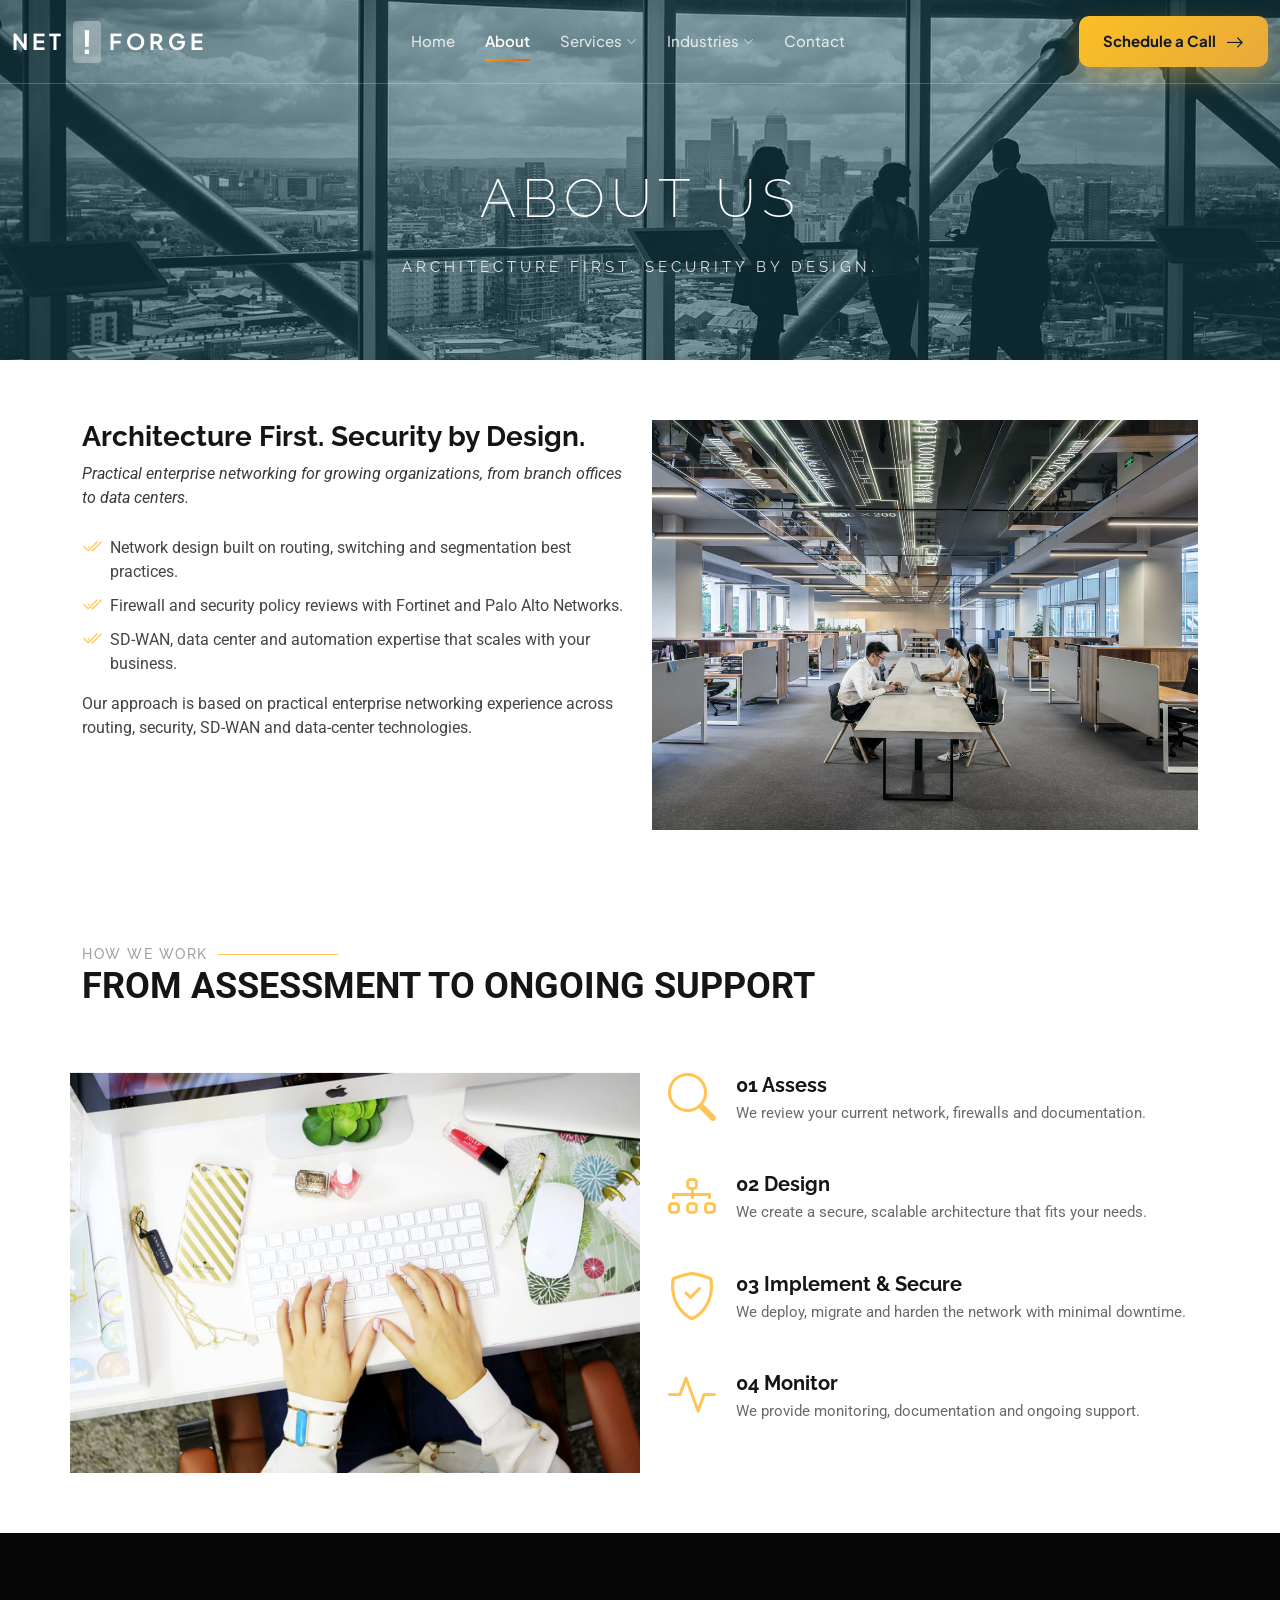
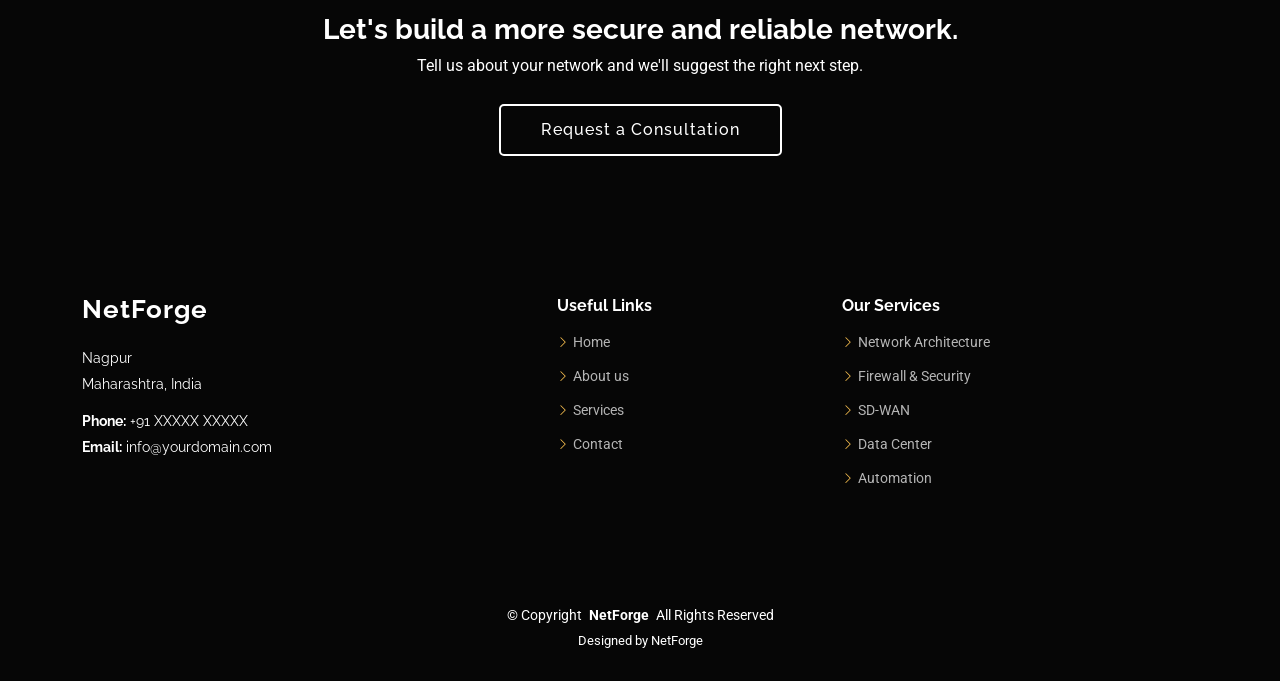
==== about.html @ 49f716c4 "networking website" ====
<!DOCTYPE html>
<html lang="en">

<head>
  <meta charset="utf-8">
  <meta content="width=device-width, initial-scale=1.0" name="viewport">
  <title>About | NetForge</title>
  <meta name="description" content="About NetForge: enterprise network architecture, firewall security, SD-WAN and data center solutions in Nagpur.">
  <meta name="keywords" content="network architecture, firewall, SD-WAN, Cisco, Fortinet, Palo Alto, Nagpur">

  <link href="assets/img/favicon.png" rel="icon">
  <link href="assets/img/apple-touch-icon.png" rel="apple-touch-icon">

  <link href="https://fonts.googleapis.com" rel="preconnect">
  <link href="https://fonts.gstatic.com" rel="preconnect" crossorigin>
  <link href="https://fonts.googleapis.com/css2?family=Roboto:wght@300;400;500;700&family=Poppins:wght@300;400;500;600;700&family=Raleway:wght@200;300;400;500;600;700&display=swap" rel="stylesheet">

  <link href="assets/vendor/bootstrap/css/bootstrap.min.css" rel="stylesheet">
  <link href="assets/vendor/bootstrap-icons/bootstrap-icons.css" rel="stylesheet">
  <link href="assets/vendor/aos/aos.css" rel="stylesheet">
  <link href="assets/vendor/swiper/swiper-bundle.min.css" rel="stylesheet">
  <link href="assets/vendor/glightbox/css/glightbox.min.css" rel="stylesheet">
  <link href="assets/css/main.css" rel="stylesheet">
  <link href="https://fonts.googleapis.com/css2?family=Plus+Jakarta+Sans:wght@400;500;600;700&display=swap" rel="stylesheet">
  <link href="assets/css/nav.css" rel="stylesheet">

  <style>
    /* ===== Reign-style header + hero (overrides main.css) ===== */

    #header.header {
      background: transparent !important;
      box-shadow: none !important;
      height: 82px;
      padding: 0;
      border-bottom: 1px solid rgba(255, 255, 255, 0.22);
    }

    #header .logo .sitename {
      font-family: "Raleway", sans-serif;
      font-size: 26px;
      font-weight: 400;
      letter-spacing: 6px;
      color: #fff;
      margin: 0;
      display: flex;
      align-items: center;
    }
    #header .logo .logo-mark {
      display: inline-flex;
      align-items: center;
      justify-content: center;
      background: rgba(255, 255, 255, 0.35);
      color: #fff;
      width: 32px;
      height: 48px;
      margin: 0 10px;
      letter-spacing: 0;
      font-weight: 500;
    }

    @media (min-width: 1200px) {
      .navmenu a,
      .navmenu a:focus {
        font-family: "Raleway", sans-serif;
        font-size: 13px;
        font-weight: 500;
        text-transform: uppercase;
        letter-spacing: 2.5px;
        color: rgba(255, 255, 255, 0.7);
        padding: 18px 20px;
      }
      .navmenu a:hover,
      .navmenu .active,
      .navmenu .active:focus {
        color: #fff;
      }
    }

    #header .btn-getstarted,
    #header .btn-getstarted:focus {
      font-family: "Raleway", sans-serif;
      font-size: 12px;
      text-transform: uppercase;
      letter-spacing: 2px;
      background: transparent;
      color: #fff;
      border: 1px solid rgba(255, 255, 255, 0.55);
      border-radius: 0;
      padding: 10px 22px;
    }
    #header .btn-getstarted:hover {
      background: rgba(255, 255, 255, 0.15);
      color: #fff;
    }

    .hero {
      min-height: 600px;
      height: 600px;
      padding: 82px 0 0;
      display: flex;
      align-items: center;
      justify-content: center;
      position: relative;
    }
    .hero img {
      position: absolute;
      inset: 0;
      width: 100%;
      height: 100%;
      object-fit: cover;
      z-index: 1;
    }
    .hero::before {
      content: "";
      position: absolute;
      inset: 0;
      z-index: 2;
      background: linear-gradient(rgba(10, 70, 85, 0.45), rgba(10, 70, 85, 0.45)) !important;
    }
    .hero .container {
      position: relative;
      z-index: 3;
    }
    .hero h2 {
      font-family: "Raleway", sans-serif;
      font-size: clamp(1.8rem, 4.2vw, 3.4rem);
      font-weight: 200;
      text-transform: uppercase;
      letter-spacing: 6px;
      line-height: 1.3;
      color: #fff;
      margin: 0 0 22px;
    }
    .hero p {
      font-family: "Raleway", sans-serif;
      font-size: 15px;
      font-weight: 400;
      text-transform: uppercase;
      letter-spacing: 4px;
      color: rgba(255, 255, 255, 0.85);
      margin: 0;
    }

    /* Shorter banner for inner pages */
    .hero.page-hero {
      min-height: 360px;
      height: 360px;
    }

    @media (max-width: 768px) {
      .hero { height: auto; min-height: 480px; padding: 110px 0 60px; }
      .hero.page-hero { min-height: 300px; height: auto; }
      .hero h2 { letter-spacing: 3px; }
      .hero p { letter-spacing: 2px; font-size: 13px; }
    }
  </style>
</head>

<body class="about-page">

  <header id="header" class="header d-flex align-items-center fixed-top">
    <div class="container-fluid container-xl position-relative d-flex align-items-center justify-content-between">

      <a href="index.html" class="logo d-flex align-items-center me-auto me-lg-0">
        <h1 class="sitename">NET<span class="logo-mark">!</span>FORGE</h1>
      </a>

      <nav id="navmenu" class="navmenu">
        <ul>
          <li><a href="index.html">Home</a></li>
          <li><a href="about.html" class="active">About</a></li>
          <li class="dropdown"><a href="index.html#services"><span>Services</span> <i class="bi bi-chevron-down toggle-dropdown"></i></a>
            <ul>
              <li><a href="service-details.html">Network Assessment</a></li>
              <li><a href="service-details.html">Network Architecture</a></li>
              <li><a href="service-details.html">Firewall Assessment</a></li>
              <li><a href="service-details.html">SD-WAN</a></li>
              <li><a href="service-details.html">Cisco ACI</a></li>
              <li><a href="service-details.html">Existing Network Migration</a></li>
              <li><a href="service-details.html">Network Documentation</a></li>
              <li><a href="service-details.html">Troubleshooting</a></li>
              <li><a href="service-details.html">Monitoring</a></li>
              <li><a href="service-details.html">Manage Network (Monthly Support)</a></li>
              <li><a href="service-details.html">Automation</a></li>
            </ul>
          </li>
          <li class="dropdown"><a href="#"><span>Industries</span> <i class="bi bi-chevron-down toggle-dropdown"></i></a>
            <ul>
              <li><a href="#">Banking &amp; Finance</a></li>
              <li><a href="#">Healthcare</a></li>
              <li><a href="#">Education</a></li>
              <li><a href="#">Manufacturing</a></li>
              <li><a href="#">IT &amp; Telecom</a></li>
            </ul>
          </li>
          <li><a href="index.html#contact">Contact</a></li>
        </ul>
        <i class="mobile-nav-toggle d-xl-none bi bi-list"></i>
      </nav>

      <a class="btn-getstarted" href="index.html#contact">Schedule a Call <i class="bi bi-arrow-right"></i></a>

    </div>
  </header>

  <main class="main">

    <!-- Page Banner -->
    <section id="hero" class="hero page-hero section dark-background">

      <img src="assets/img/hero-bg.jpg" alt="" data-aos="fade-in">

      <div class="container">
        <div class="row justify-content-center text-center" data-aos="fade-up" data-aos-delay="100">
          <div class="col-xl-10 col-lg-11">
            <h2>About Us</h2>
            <p>Architecture First. Security by Design.</p>
          </div>
        </div>
      </div>

    </section>

    <!-- About Section -->
    <section id="about" class="about section">

      <div class="container" data-aos="fade-up" data-aos-delay="100">

        <div class="row gy-4">
          <div class="col-lg-6 order-1 order-lg-2">
            <img src="assets/img/about.jpg" class="img-fluid" alt="">
          </div>
          <div class="col-lg-6 order-2 order-lg-1 content">
            <h3>Architecture First. Security by Design.</h3>
            <p class="fst-italic">
              Practical enterprise networking for growing organizations, from branch offices to data centers.
            </p>
            <ul>
              <li><i class="bi bi-check2-all"></i> <span>Network design built on routing, switching and segmentation best practices.</span></li>
              <li><i class="bi bi-check2-all"></i> <span>Firewall and security policy reviews with Fortinet and Palo Alto Networks.</span></li>
              <li><i class="bi bi-check2-all"></i> <span>SD-WAN, data center and automation expertise that scales with your business.</span></li>
            </ul>
            <p>
              Our approach is based on practical enterprise networking experience across routing, security, SD-WAN and data-center technologies.
            </p>
          </div>
        </div>

      </div>

    </section>

    <!-- Features Section (How we work) -->
    <section id="features" class="features section">

      <div class="container section-title" data-aos="fade-up">
        <h2>How We Work</h2>
        <p>From assessment to ongoing support</p>
      </div>

      <div class="container">

        <div class="row gy-4">
          <div class="features-image col-lg-6" data-aos="fade-up" data-aos-delay="100"><img src="assets/img/features-bg.jpg" alt=""></div>
          <div class="col-lg-6">

            <div class="features-item d-flex ps-0 ps-lg-3 pt-4 pt-lg-0" data-aos="fade-up" data-aos-delay="200">
              <i class="bi bi-search flex-shrink-0"></i>
              <div>
                <h4>01 Assess</h4>
                <p>We review your current network, firewalls and documentation.</p>
              </div>
            </div>

            <div class="features-item d-flex mt-5 ps-0 ps-lg-3" data-aos="fade-up" data-aos-delay="300">
              <i class="bi bi-diagram-3 flex-shrink-0"></i>
              <div>
                <h4>02 Design</h4>
                <p>We create a secure, scalable architecture that fits your needs.</p>
              </div>
            </div>

            <div class="features-item d-flex mt-5 ps-0 ps-lg-3" data-aos="fade-up" data-aos-delay="400">
              <i class="bi bi-shield-check flex-shrink-0"></i>
              <div>
                <h4>03 Implement & Secure</h4>
                <p>We deploy, migrate and harden the network with minimal downtime.</p>
              </div>
            </div>

            <div class="features-item d-flex mt-5 ps-0 ps-lg-3" data-aos="fade-up" data-aos-delay="500">
              <i class="bi bi-activity flex-shrink-0"></i>
              <div>
                <h4>04 Monitor</h4>
                <p>We provide monitoring, documentation and ongoing support.</p>
              </div>
            </div>

          </div>
        </div>

      </div>

    </section>

    <!-- Call To Action Section -->
    <section id="call-to-action" class="call-to-action section dark-background">

      <img src="assets/img/cta-bg.jpg" alt="">

      <div class="container">
        <div class="row justify-content-center" data-aos="zoom-in" data-aos-delay="100">
          <div class="col-xl-10">
            <div class="text-center">
              <h3>Let's build a more secure and reliable network.</h3>
              <p>Tell us about your network and we'll suggest the right next step.</p>
              <a class="cta-btn" href="index.html#contact">Request a Consultation</a>
            </div>
          </div>
        </div>
      </div>

    </section>

  </main>

  <footer id="footer" class="footer dark-background">

    <div class="footer-top">
      <div class="container">
        <div class="row gy-4">
          <div class="col-lg-5 col-md-6 footer-about">
            <a href="index.html" class="logo d-flex align-items-center">
              <span class="sitename">NetForge</span>
            </a>
            <div class="footer-contact pt-3">
              <p>Nagpur</p>
              <p>Maharashtra, India</p>
              <p class="mt-3"><strong>Phone:</strong> <span>+91 XXXXX XXXXX</span></p>
              <p><strong>Email:</strong> <span>info@yourdomain.com</span></p>
            </div>
          </div>

          <div class="col-lg-3 col-md-3 footer-links">
            <h4>Useful Links</h4>
            <ul>
              <li><i class="bi bi-chevron-right"></i> <a href="index.html">Home</a></li>
              <li><i class="bi bi-chevron-right"></i> <a href="about.html">About us</a></li>
              <li><i class="bi bi-chevron-right"></i> <a href="index.html#services">Services</a></li>
              <li><i class="bi bi-chevron-right"></i> <a href="index.html#contact">Contact</a></li>
            </ul>
          </div>

          <div class="col-lg-4 col-md-3 footer-links">
            <h4>Our Services</h4>
            <ul>
              <li><i class="bi bi-chevron-right"></i> <a href="index.html#services">Network Architecture</a></li>
              <li><i class="bi bi-chevron-right"></i> <a href="index.html#services">Firewall & Security</a></li>
              <li><i class="bi bi-chevron-right"></i> <a href="index.html#services">SD-WAN</a></li>
              <li><i class="bi bi-chevron-right"></i> <a href="index.html#services">Data Center</a></li>
              <li><i class="bi bi-chevron-right"></i> <a href="index.html#services">Automation</a></li>
            </ul>
          </div>

        </div>
      </div>
    </div>

    <div class="copyright">
      <div class="container text-center">
        <p>© <span>Copyright</span> <strong class="px-1 sitename">NetForge</strong> <span>All Rights Reserved</span></p>
        <div class="credits">
          Designed by NetForge
        </div>
      </div>
    </div>

  </footer>

  <a href="#" id="scroll-top" class="scroll-top d-flex align-items-center justify-content-center"><i class="bi bi-arrow-up-short"></i></a>

  <div id="preloader"></div>

  <script src="assets/vendor/bootstrap/js/bootstrap.bundle.min.js"></script>
  <script src="assets/vendor/php-email-form/validate.js"></script>
  <script src="assets/vendor/aos/aos.js"></script>
  <script src="assets/vendor/swiper/swiper-bundle.min.js"></script>
  <script src="assets/vendor/glightbox/js/glightbox.min.js"></script>
  <script src="assets/vendor/imagesloaded/imagesloaded.pkgd.min.js"></script>
  <script src="assets/vendor/isotope-layout/isotope.pkgd.min.js"></script>
  <script src="assets/vendor/purecounter/purecounter_vanilla.js"></script>
  <script src="assets/js/main.js"></script>

</body>

</html>
---- assets/css/main.css ----
/**
* Template Name: Gp
* Template URL: https://bootstrapmade.com/gp-free-multipurpose-html-bootstrap-template/
* Updated: Aug 15 2024 with Bootstrap v5.3.3
* Author: BootstrapMade.com
* License: https://bootstrapmade.com/license/
*/

/*--------------------------------------------------------------
# Font & Color Variables
# Help: https://bootstrapmade.com/color-system/
--------------------------------------------------------------*/
/* Fonts */
:root {
  --default-font: "Roboto",  system-ui, -apple-system, "Segoe UI", Roboto, "Helvetica Neue", Arial, "Noto Sans", "Liberation Sans", sans-serif, "Apple Color Emoji", "Segoe UI Emoji", "Segoe UI Symbol", "Noto Color Emoji";
  --heading-font: "Raleway",  sans-serif;
  --nav-font: "Poppins",  sans-serif;
}

/* Global Colors - The following color variables are used throughout the website. Updating them here will change the color scheme of the entire website */
:root { 
  --background-color: #ffffff; /* Background color for the entire website, including individual sections */
  --default-color: #444444; /* Default color used for the majority of the text content across the entire website */
  --heading-color: #151515; /* Color for headings, subheadings and title throughout the website */
  --accent-color: #ffc451; /* Accent color that represents your brand on the website. It's used for buttons, links, and other elements that need to stand out */
  --surface-color: #ffffff; /* The surface color is used as a background of boxed elements within sections, such as cards, icon boxes, or other elements that require a visual separation from the global background. */
  --contrast-color: #312f2f; /* Contrast color for text, ensuring readability against backgrounds of accent, heading, or default colors. */
}

/* Nav Menu Colors - The following color variables are used specifically for the navigation menu. They are separate from the global colors to allow for more customization options */
:root {
  --nav-color: rgba(255, 255, 255, 0.905);  /* The default color of the main navmenu links */
  --nav-hover-color: #ffc451; /* Applied to main navmenu links when they are hovered over or active */
  --nav-mobile-background-color: #ffffff; /* Used as the background color for mobile navigation menu */
  --nav-dropdown-background-color: #ffffff; /* Used as the background color for dropdown items that appear when hovering over primary navigation items */
  --nav-dropdown-color: #212529; /* Used for navigation links of the dropdown items in the navigation menu. */
  --nav-dropdown-hover-color: #ffc451; /* Similar to --nav-hover-color, this color is applied to dropdown navigation links when they are hovered over. */
}

/* Color Presets - These classes override global colors when applied to any section or element, providing reuse of the sam color scheme. */

.light-background {
  --background-color: #f9f9f9;
  --surface-color: #ffffff;
}

.dark-background {
  --background-color: #060606;
  --default-color: #ffffff;
  --heading-color: #ffffff;
  --surface-color: #252525;
  --contrast-color: #2a2727;
}

/* Smooth scroll */
:root {
  scroll-behavior: smooth;
}

/*--------------------------------------------------------------
# General Styling & Shared Classes
--------------------------------------------------------------*/
body {
  color: var(--default-color);
  background-color: var(--background-color);
  font-family: var(--default-font);
}

a {
  color: var(--accent-color);
  text-decoration: none;
  transition: 0.3s;
}

a:hover {
  color: color-mix(in srgb, var(--accent-color), transparent 25%);
  text-decoration: none;
}

h1,
h2,
h3,
h4,
h5,
h6 {
  color: var(--heading-color);
  font-family: var(--heading-font);
}

/* PHP Email Form Messages
------------------------------*/
.php-email-form .error-message {
  display: none;
  background: #df1529;
  color: #ffffff;
  text-align: left;
  padding: 15px;
  margin-bottom: 24px;
  font-weight: 600;
}

.php-email-form .sent-message {
  display: none;
  color: #ffffff;
  background: #059652;
  text-align: center;
  padding: 15px;
  margin-bottom: 24px;
  font-weight: 600;
}

.php-email-form .loading {
  display: none;
  background: var(--surface-color);
  text-align: center;
  padding: 15px;
  margin-bottom: 24px;
}

.php-email-form .loading:before {
  content: "";
  display: inline-block;
  border-radius: 50%;
  width: 24px;
  height: 24px;
  margin: 0 10px -6px 0;
  border: 3px solid var(--accent-color);
  border-top-color: var(--surface-color);
  animation: php-email-form-loading 1s linear infinite;
}

@keyframes php-email-form-loading {
  0% {
    transform: rotate(0deg);
  }

  100% {
    transform: rotate(360deg);
  }
}

/*--------------------------------------------------------------
# Global Header
--------------------------------------------------------------*/
.header {
  --background-color: rgba(0, 0, 0, 0.8);
  --heading-color: #ffffff;
  --contrast-color: #ffffff;
  color: var(--default-color);
  background-color: var(--background-color);
  padding: 10px 0;
  transition: all 0.5s;
  z-index: 997;
}

.header .logo {
  line-height: 1;
}

.header .logo img {
  max-height: 36px;
  margin-right: 8px;
}

.header .logo h1 {
  font-size: 32px;
  margin: 0;
  font-weight: 700;
  color: var(--heading-color);
}

.header .logo span {
  color: var(--accent-color);
  font-size: 32px;
}

.header .btn-getstarted,
.header .btn-getstarted:focus {
  color: var(--contrast-color);
  font-size: 14px;
  padding: 8px 30px;
  margin: 0 0 0 30px;
  border-radius: 4px;
  transition: 0.3s;
  border: 2px solid var(--accent-color);
}

.header .btn-getstarted:hover,
.header .btn-getstarted:focus:hover {
  color: var(--default-color);
  background: var(--accent-color);
}

@media (max-width: 1200px) {
  .header .logo {
    order: 1;
  }

  .header .btn-getstarted {
    order: 2;
    margin: 0 15px 0 0;
    padding: 6px 15px;
  }

  .header .navmenu {
    order: 3;
  }
}

.scrolled .header {
  box-shadow: 0px 0 18px rgba(0, 0, 0, 0.1);
}

/* Index Page Header
------------------------------*/
.index-page .header {
  --background-color: rgba(0, 0, 0, 0);
}

/* Index Page Header on Scroll
------------------------------*/
.index-page.scrolled .header {
  --background-color: rgba(0, 0, 0, 0.8);
}

/*--------------------------------------------------------------
# Navigation Menu
--------------------------------------------------------------*/
/* Navmenu - Desktop */
@media (min-width: 1200px) {
  .navmenu {
    padding: 0;
  }

  .navmenu ul {
    margin: 0;
    padding: 0;
    display: flex;
    list-style: none;
    align-items: center;
  }

  .navmenu li {
    position: relative;
  }

  .navmenu a,
  .navmenu a:focus {
    color: var(--nav-color);
    padding: 18px 15px;
    font-size: 16px;
    font-family: var(--nav-font);
    font-weight: 400;
    display: flex;
    align-items: center;
    justify-content: space-between;
    white-space: nowrap;
    transition: 0.3s;
  }

  .navmenu a i,
  .navmenu a:focus i {
    font-size: 12px;
    line-height: 0;
    margin-left: 5px;
    transition: 0.3s;
  }

  .navmenu li:last-child a {
    padding-right: 0;
  }

  .navmenu li:hover>a,
  .navmenu .active,
  .navmenu .active:focus {
    color: var(--nav-hover-color);
  }

  .navmenu .dropdown ul {
    margin: 0;
    padding: 10px 0;
    background: var(--nav-dropdown-background-color);
    display: block;
    position: absolute;
    visibility: hidden;
    left: 14px;
    top: 130%;
    opacity: 0;
    transition: 0.3s;
    border-radius: 0;
    z-index: 99;
    box-shadow: 0px 0px 30px rgba(0, 0, 0, 0.1);
  }

  .navmenu .dropdown ul li {
    min-width: 200px;
  }

  .navmenu .dropdown ul a {
    padding: 10px 20px;
    font-size: 15px;
    text-transform: none;
    color: var(--nav-dropdown-color);
  }

  .navmenu .dropdown ul a i {
    font-size: 12px;
  }

  .navmenu .dropdown ul a:hover,
  .navmenu .dropdown ul .active:hover,
  .navmenu .dropdown ul li:hover>a {
    background-color: var(--nav-dropdown-hover-color);
  }

  .navmenu .dropdown:hover>ul {
    opacity: 1;
    top: 100%;
    visibility: visible;
  }

  .navmenu .dropdown .dropdown ul {
    top: 0;
    left: -90%;
    visibility: hidden;
  }

  .navmenu .dropdown .dropdown:hover>ul {
    opacity: 1;
    top: 0;
    left: -100%;
    visibility: visible;
  }
}

/* Navmenu - Mobile */
@media (max-width: 1199px) {
  .mobile-nav-toggle {
    color: var(--nav-color);
    font-size: 28px;
    line-height: 0;
    margin-right: 10px;
    cursor: pointer;
    transition: color 0.3s;
  }

  .navmenu {
    padding: 0;
    z-index: 9997;
  }

  .navmenu ul {
    display: none;
    list-style: none;
    position: absolute;
    inset: 60px 20px 20px 20px;
    padding: 10px 0;
    margin: 0;
    border-radius: 6px;
    background-color: var(--nav-mobile-background-color);
    overflow-y: auto;
    transition: 0.3s;
    z-index: 9998;
    box-shadow: 0px 0px 30px rgba(0, 0, 0, 0.1);
  }

  .navmenu a,
  .navmenu a:focus {
    color: var(--nav-dropdown-color);
    padding: 10px 20px;
    font-family: var(--nav-font);
    font-size: 17px;
    font-weight: 500;
    display: flex;
    align-items: center;
    justify-content: space-between;
    white-space: nowrap;
    transition: 0.3s;
  }

  .navmenu a i,
  .navmenu a:focus i {
    font-size: 12px;
    line-height: 0;
    margin-left: 5px;
    width: 30px;
    height: 30px;
    display: flex;
    align-items: center;
    justify-content: center;
    border-radius: 50%;
    transition: 0.3s;
    background-color: color-mix(in srgb, var(--accent-color), white 90%);
  }

  .navmenu a i:hover,
  .navmenu a:focus i:hover {
    background-color: color-mix(in srgb, var(--accent-color), white 90%);
  }

  .navmenu a:hover,
  .navmenu .active,
  .navmenu .active:focus {
    background-color: var(--nav-dropdown-hover-color);
  }

  .navmenu .active i,
  .navmenu .active:focus i {
    transform: rotate(180deg);
  }

  .navmenu .dropdown ul {
    position: static;
    display: none;
    z-index: 99;
    padding: 10px 0;
    margin: 10px 20px;
    background-color: var(--nav-dropdown-background-color);
    border: 1px solid color-mix(in srgb, var(--default-color), transparent 90%);
    box-shadow: none;
    transition: all 0.5s ease-in-out;
  }

  .navmenu .dropdown ul ul {
    background-color: rgba(33, 37, 41, 0.1);
  }

  .navmenu .dropdown>.dropdown-active {
    display: block;
    background-color: rgba(33, 37, 41, 0.03);
  }

  .mobile-nav-active {
    overflow: hidden;
  }

  .mobile-nav-active .mobile-nav-toggle {
    color: #fff;
    position: absolute;
    font-size: 32px;
    top: 15px;
    right: 15px;
    margin-right: 0;
    z-index: 9999;
  }

  .mobile-nav-active .navmenu {
    position: fixed;
    overflow: hidden;
    inset: 0;
    background: rgba(33, 37, 41, 0.8);
    transition: 0.3s;
  }

  .mobile-nav-active .navmenu>ul {
    display: block;
  }
}

/*--------------------------------------------------------------
# Global Footer
--------------------------------------------------------------*/
.footer {
  color: var(--default-color);
  background-color: var(--background-color);
  font-size: 14px;
  position: relative;
}

.footer .footer-top {
  padding: 50px 0;
  background-color: color-mix(in srgb, var(--footer-background-color) 90%, white 10%);
}

.footer .footer-about .logo {
  line-height: 1;
  margin-bottom: 10px;
}

.footer .footer-about .logo img {
  max-height: 40px;
  margin-right: 6px;
}

.footer .footer-about .logo span {
  font-size: 26px;
  font-weight: 700;
  letter-spacing: 1px;
  font-family: var(--heading-font);
  color: var(--heading-color);
}

.footer .footer-about p {
  font-size: 14px;
  font-family: var(--heading-font);
}

.footer .social-links a {
  color: color-mix(in srgb, var(--default-color), transparent 30%);
  background-color: color-mix(in srgb, var(--default-color) 5%, white 10%);
  display: flex;
  align-items: center;
  justify-content: center;
  width: 40px;
  height: 40px;
  border-radius: 4px;
  font-size: 16px;
  margin-right: 10px;
  transition: 0.3s;
}

.footer .social-links a:hover {
  color: var(--contrast-color);
  background-color: var(--accent-color);
}

.footer h4 {
  font-size: 16px;
  font-weight: bold;
  position: relative;
  padding-bottom: 12px;
}

.footer .footer-links {
  margin-bottom: 30px;
}

.footer .footer-links ul {
  list-style: none;
  padding: 0;
  margin: 0;
}

.footer .footer-links ul i {
  margin-right: 4px;
  font-size: 12px;
  line-height: 0;
  color: var(--accent-color);
}

.footer .footer-links ul li {
  padding: 10px 0;
  display: flex;
  align-items: center;
}

.footer .footer-links ul li:first-child {
  padding-top: 0;
}

.footer .footer-links ul a {
  color: color-mix(in srgb, var(--default-color), transparent 30%);
  display: inline-block;
  line-height: 1;
}

.footer .footer-links ul a:hover {
  color: var(--accent-color);
}

.footer .footer-contact p {
  margin-bottom: 5px;
}

.footer .footer-newsletter .newsletter-form {
  margin-top: 30px;
  margin-bottom: 15px;
  padding: 6px 8px;
  position: relative;
  border-radius: 4px;
  border: 1px solid color-mix(in srgb, var(--default-color), transparent 80%);
  display: flex;
  background-color: color-mix(in srgb, var(--footer-background-color) 90%, white 15%);
  transition: 0.3s;
}

.footer .footer-newsletter .newsletter-form:focus-within {
  border-color: var(--accent-color);
}

.footer .footer-newsletter .newsletter-form input[type=email] {
  border: 0;
  padding: 4px;
  width: 100%;
  background-color: color-mix(in srgb, var(--footer-background-color) 90%, white 15%);
  color: var(--default-color);
}

.footer .footer-newsletter .newsletter-form input[type=email]:focus-visible {
  outline: none;
}

.footer .footer-newsletter .newsletter-form input[type=submit] {
  border: 0;
  font-size: 16px;
  padding: 0 20px;
  margin: -7px -8px -7px 0;
  background: var(--accent-color);
  color: var(--contrast-color);
  transition: 0.3s;
  border-radius: 0 4px 4px 0;
}

.footer .footer-newsletter .newsletter-form input[type=submit]:hover {
  background: color-mix(in srgb, var(--accent-color), transparent 20%);
}

.footer .copyright {
  padding: 30px 0;
}

.footer .copyright p {
  margin-bottom: 0;
}

.footer .credits {
  margin-top: 5px;
  font-size: 13px;
}

/*--------------------------------------------------------------
# Preloader
--------------------------------------------------------------*/
#preloader {
  position: fixed;
  inset: 0;
  z-index: 999999;
  overflow: hidden;
  background: #000;
  transition: all 0.6s ease-out;
}

#preloader:before {
  content: "";
  position: fixed;
  top: calc(50% - 30px);
  left: calc(50% - 30px);
  border: 6px solid #ffffff;
  border-color: var(--accent-color) transparent var(--accent-color) transparent;
  border-radius: 50%;
  width: 60px;
  height: 60px;
  animation: animate-preloader 1.5s linear infinite;
}

@keyframes animate-preloader {
  0% {
    transform: rotate(0deg);
  }

  100% {
    transform: rotate(360deg);
  }
}

/*--------------------------------------------------------------
# Scroll Top Button
--------------------------------------------------------------*/
.scroll-top {
  position: fixed;
  visibility: hidden;
  opacity: 0;
  right: 15px;
  bottom: 15px;
  z-index: 99999;
  background-color: var(--accent-color);
  width: 40px;
  height: 40px;
  border-radius: 4px;
  transition: all 0.4s;
}

.scroll-top i {
  font-size: 24px;
  color: var(--contrast-color);
  line-height: 0;
}

.scroll-top:hover {
  background-color: color-mix(in srgb, var(--accent-color), transparent 20%);
  color: var(--contrast-color);
}

.scroll-top.active {
  visibility: visible;
  opacity: 1;
}

/*--------------------------------------------------------------
# Disable aos animation delay on mobile devices
--------------------------------------------------------------*/
@media screen and (max-width: 768px) {
  [data-aos-delay] {
    transition-delay: 0 !important;
  }
}

/*--------------------------------------------------------------
# Global Page Titles & Breadcrumbs
--------------------------------------------------------------*/
.page-title {
  color: var(--default-color);
  background-color: var(--background-color);
  position: relative;
}

.page-title .heading {
  padding: 80px 0;
  border-top: 1px solid color-mix(in srgb, var(--default-color), transparent 90%);
}

.page-title .heading h1 {
  font-size: 38px;
  font-weight: 700;
}

.page-title nav {
  background-color: color-mix(in srgb, var(--default-color), transparent 95%);
  padding: 20px 0;
}

.page-title nav ol {
  display: flex;
  flex-wrap: wrap;
  list-style: none;
  margin: 0;
  padding: 0;
  font-size: 16px;
  font-weight: 400;
}

.page-title nav ol li+li {
  padding-left: 10px;
}

.page-title nav ol li+li::before {
  content: "/";
  display: inline-block;
  padding-right: 10px;
  color: color-mix(in srgb, var(--default-color), transparent 70%);
}

/*--------------------------------------------------------------
# Global Sections
--------------------------------------------------------------*/
section,
.section {
  color: var(--default-color);
  background-color: var(--background-color);
  padding: 60px 0;
  scroll-margin-top: 80px;
  overflow: clip;
}

@media (max-width: 1199px) {

  section,
  .section {
    scroll-margin-top: 58px;
  }
}

/*--------------------------------------------------------------
# Global Section Titles
--------------------------------------------------------------*/
.section-title {
  padding-bottom: 60px;
  position: relative;
}

.section-title h2 {
  font-size: 14px;
  font-weight: 500;
  padding: 0;
  line-height: 1px;
  margin: 0;
  letter-spacing: 1.5px;
  text-transform: uppercase;
  color: color-mix(in srgb, var(--default-color), transparent 50%);
  position: relative;
}

.section-title h2::after {
  content: "";
  width: 120px;
  height: 1px;
  display: inline-block;
  background: var(--accent-color);
  margin: 4px 10px;
}

.section-title p {
  color: var(--heading-color);
  margin: 0;
  font-size: 36px;
  font-weight: 700;
  text-transform: uppercase;
}

/*--------------------------------------------------------------
# Hero Section
--------------------------------------------------------------*/
.hero {
  width: 100%;
  min-height: 100vh;
  position: relative;
  padding: 120px 0 80px 0;
  display: flex;
  align-items: center;
  justify-content: center;
}

.hero img {
  position: absolute;
  inset: 0;
  display: block;
  width: 100%;
  height: 100%;
  object-fit: cover;
  z-index: 1;
}

.hero:before {
  content: "";
  background: color-mix(in srgb, var(--background-color), transparent 30%);
  position: absolute;
  inset: 0;
  z-index: 2;
}

.hero .container {
  position: relative;
  z-index: 3;
}

.hero h2 {
  margin: 0;
  font-size: 56px;
  font-weight: 700;
  font-family: var(--nav-font);
}

.hero h2 span {
  color: var(--accent-color);
}

.hero p {
  margin: 10px 0 0 0;
  font-size: 24px;
  color: color-mix(in srgb, var(--default-color), transparent 30%);
}

.hero .icon-box {
  padding: 30px 20px;
  transition: ease-in-out 0.3s;
  border: 1px solid color-mix(in srgb, var(--default-color), transparent 70%);
  height: 100%;
  text-align: center;
  display: flex;
  flex-direction: column;
  align-items: center;
  justify-content: center;
}

.hero .icon-box i {
  font-size: 32px;
  line-height: 1;
  color: var(--accent-color);
}

.hero .icon-box h3 {
  font-weight: 700;
  margin: 10px 0 0 0;
  padding: 0;
  line-height: 1;
  font-size: 20px;
  line-height: 26px;
}

.hero .icon-box h3 a {
  color: color-mix(in srgb, var(--default-color), transparent 20%);
  transition: ease-in-out 0.3s;
}

.hero .icon-box:hover {
  border-color: var(--accent-color);
}

.hero .icon-box:hover h3 a {
  color: var(--accent-color);
}

@media (max-width: 768px) {
  .hero h2 {
    font-size: 32px;
  }

  .hero p {
    font-size: 18px;
  }
}

/*--------------------------------------------------------------
# About Section
--------------------------------------------------------------*/
.about .content h3 {
  font-size: 1.75rem;
  font-weight: 700;
}

.about .content .fst-italic {
  color: color-mix(in srgb, var(--default-color), var(--contrast-color) 50%);
}

.about .content ul {
  list-style: none;
  padding: 0;
}

.about .content ul li {
  padding: 10px 0 0 0;
  display: flex;
}

.about .content ul i {
  color: var(--accent-color);
  margin-right: 0.5rem;
  line-height: 1.2;
  font-size: 1.25rem;
}

.about .content p:last-child {
  margin-bottom: 0;
}

/*--------------------------------------------------------------
# Clients Section
--------------------------------------------------------------*/
.clients .swiper-slide img {
  opacity: 0.5;
  transition: 0.3s;
  filter: grayscale(100);
}

.clients .swiper-slide img:hover {
  filter: none;
  opacity: 1;
}

.clients .swiper-wrapper {
  height: auto;
}

.clients .swiper-pagination {
  margin-top: 20px;
  position: relative;
}

.clients .swiper-pagination .swiper-pagination-bullet {
  width: 12px;
  height: 12px;
  opacity: 1;
  background-color: color-mix(in srgb, var(--default-color), transparent 80%);
}

.clients .swiper-pagination .swiper-pagination-bullet-active {
  background-color: var(--accent-color);
}

/*--------------------------------------------------------------
# Features Section
--------------------------------------------------------------*/
.features .features-image {
  position: relative;
  min-height: 400px;
}

.features .features-image img {
  position: absolute;
  inset: 0;
  display: block;
  width: 100%;
  height: 100%;
  object-fit: cover;
  z-index: 1;
}

.features .features-item h4 {
  font-size: 20px;
  font-weight: 700;
  margin: 0 0 5px 0;
}

.features .features-item i {
  font-size: 48px;
  color: var(--accent-color);
  margin-right: 20px;
  line-height: 0;
}

.features .features-item p {
  font-size: 15px;
  color: color-mix(in srgb, var(--default-color), transparent 20%);
  margin: 0;
}

/*--------------------------------------------------------------
# Services Section
--------------------------------------------------------------*/
.services .service-item {
  background-color: var(--surface-color);
  text-align: center;
  border: 1px solid color-mix(in srgb, var(--default-color), transparent 85%);
  padding: 80px 20px;
  height: 100%;
  transition: all ease-in-out 0.3s;
}

.services .service-item .icon {
  background: var(--accent-color);
  color: var(--contrast-color);
  margin: 0 auto;
  width: 64px;
  height: 64px;
  border-radius: 4px;
  display: flex;
  align-items: center;
  justify-content: center;
  margin-bottom: 20px;
  transition: 0.3s;
}

.services .service-item .icon i {
  font-size: 28px;
  transition: ease-in-out 0.3s;
}

.services .service-item h3 {
  font-weight: 700;
  margin: 10px 0 15px 0;
  font-size: 22px;
  transition: 0.3s;
}

.services .service-item p {
  line-height: 24px;
  font-size: 14px;
  margin-bottom: 0;
}

.services .service-item:hover {
  box-shadow: 0px 0 25px 0 rgba(0, 0, 0, 0.1);
  transform: translateY(-10px);
}

/*--------------------------------------------------------------
# Call To Action Section
--------------------------------------------------------------*/
.call-to-action {
  padding: 80px 0;
  position: relative;
  clip-path: inset(0);
}

.call-to-action img {
  position: fixed;
  top: 0;
  left: 0;
  display: block;
  width: 100%;
  height: 100%;
  object-fit: cover;
  z-index: 1;
}

.call-to-action:before {
  content: "";
  background: color-mix(in srgb, var(--background-color), transparent 50%);
  position: absolute;
  inset: 0;
  z-index: 2;
}

.call-to-action .container {
  position: relative;
  z-index: 3;
}

.call-to-action h3 {
  font-size: 28px;
  font-weight: 700;
  color: var(--default-color);
}

.call-to-action p {
  color: var(--default-color);
}

.call-to-action .cta-btn {
  font-family: var(--heading-font);
  font-weight: 500;
  font-size: 16px;
  letter-spacing: 1px;
  display: inline-block;
  padding: 12px 40px;
  border-radius: 5px;
  transition: 0.5s;
  margin: 10px;
  border: 2px solid var(--default-color);
  color: var(--default-color);
}

.call-to-action .cta-btn:hover {
  background: var(--accent-color);
  color: var(--background-color);
  border: 2px solid var(--accent-color);
}

/*--------------------------------------------------------------
# Portfolio Section
--------------------------------------------------------------*/
.portfolio .portfolio-filters {
  padding: 0;
  margin: 0 auto 20px auto;
  list-style: none;
  text-align: center;
}

.portfolio .portfolio-filters li {
  cursor: pointer;
  display: inline-block;
  padding: 8px 20px 10px 20px;
  margin: 0;
  font-size: 15px;
  font-weight: 500;
  line-height: 1;
  margin-bottom: 5px;
  border-radius: 4px;
  transition: all 0.3s ease-in-out;
  font-family: var(--heading-font);
}

.portfolio .portfolio-filters li:hover,
.portfolio .portfolio-filters li.filter-active {
  color: var(--contrast-color);
  background-color: var(--accent-color);
}

.portfolio .portfolio-filters li:first-child {
  margin-left: 0;
}

.portfolio .portfolio-filters li:last-child {
  margin-right: 0;
}

@media (max-width: 575px) {
  .portfolio .portfolio-filters li {
    font-size: 14px;
    margin: 0 0 10px 0;
  }
}

.portfolio .portfolio-item {
  position: relative;
  overflow: hidden;
}

.portfolio .portfolio-item .portfolio-info {
  opacity: 0;
  position: absolute;
  left: 12px;
  right: 12px;
  bottom: -100%;
  z-index: 3;
  transition: all ease-in-out 0.5s;
  background: color-mix(in srgb, var(--background-color), transparent 10%);
  padding: 15px;
}

.portfolio .portfolio-item .portfolio-info h4 {
  font-size: 18px;
  font-weight: 600;
  padding-right: 50px;
}

.portfolio .portfolio-item .portfolio-info p {
  color: color-mix(in srgb, var(--default-color), transparent 30%);
  font-size: 14px;
  margin-bottom: 0;
  padding-right: 50px;
}

.portfolio .portfolio-item .portfolio-info .preview-link,
.portfolio .portfolio-item .portfolio-info .details-link {
  position: absolute;
  right: 50px;
  font-size: 24px;
  top: calc(50% - 14px);
  color: color-mix(in srgb, var(--default-color), transparent 30%);
  transition: 0.3s;
  line-height: 0;
}

.portfolio .portfolio-item .portfolio-info .preview-link:hover,
.portfolio .portfolio-item .portfolio-info .details-link:hover {
  color: var(--accent-color);
}

.portfolio .portfolio-item .portfolio-info .details-link {
  right: 14px;
  font-size: 28px;
}

.portfolio .portfolio-item:hover .portfolio-info {
  opacity: 1;
  bottom: 0;
}

/*--------------------------------------------------------------
# Stats Section
--------------------------------------------------------------*/
.stats .stats-item {
  padding: 10px;
}

.stats .stats-item i {
  font-size: 44px;
  color: var(--accent-color);
  line-height: 0;
  margin-right: 15px;
}

.stats .stats-item .purecounter {
  color: var(--heading-color);
  font-size: 40px;
  display: block;
  font-weight: 700;
  line-height: 40px;
}

.stats .stats-item p {
  color: color-mix(in srgb, var(--default-color), transparent 40%);
  padding: 15px 0 0 0;
  margin: 0;
  font-family: var(--heading-font);
  font-size: 14px;
}

/*--------------------------------------------------------------
# Testimonials Section
--------------------------------------------------------------*/
.testimonials {
  padding: 80px 0;
  position: relative;
}

.testimonials:before {
  content: "";
  background: color-mix(in srgb, var(--background-color), transparent 30%);
  position: absolute;
  inset: 0;
  z-index: 2;
}

.testimonials .testimonials-bg {
  position: absolute;
  inset: 0;
  display: block;
  width: 100%;
  height: 100%;
  object-fit: cover;
  z-index: 1;
}

.testimonials .container {
  position: relative;
  z-index: 3;
}

.testimonials .testimonials-carousel,
.testimonials .testimonials-slider {
  overflow: hidden;
}

.testimonials .testimonial-item {
  text-align: center;
}

.testimonials .testimonial-item .testimonial-img {
  width: 100px;
  border-radius: 50%;
  border: 6px solid color-mix(in srgb, var(--default-color), transparent 85%);
  margin: 0 auto;
}

.testimonials .testimonial-item h3 {
  font-size: 20px;
  font-weight: bold;
  margin: 10px 0 5px 0;
}

.testimonials .testimonial-item h4 {
  font-size: 14px;
  margin: 0 0 15px 0;
  color: color-mix(in srgb, var(--default-color), transparent 40%);
}

.testimonials .testimonial-item .stars {
  margin-bottom: 15px;
}

.testimonials .testimonial-item .stars i {
  color: #ffc107;
  margin: 0 1px;
}

.testimonials .testimonial-item .quote-icon-left,
.testimonials .testimonial-item .quote-icon-right {
  color: color-mix(in srgb, var(--default-color), transparent 40%);
  font-size: 26px;
  line-height: 0;
}

.testimonials .testimonial-item .quote-icon-left {
  display: inline-block;
  left: -5px;
  position: relative;
}

.testimonials .testimonial-item .quote-icon-right {
  display: inline-block;
  right: -5px;
  position: relative;
  top: 10px;
  transform: scale(-1, -1);
}

.testimonials .testimonial-item p {
  font-style: italic;
  margin: 0 auto 15px auto;
}

.testimonials .swiper-wrapper {
  height: auto;
}

.testimonials .swiper-pagination {
  margin-top: 20px;
  position: relative;
}

.testimonials .swiper-pagination .swiper-pagination-bullet {
  width: 12px;
  height: 12px;
  background-color: color-mix(in srgb, var(--default-color), transparent 50%);
  opacity: 0.5;
}

.testimonials .swiper-pagination .swiper-pagination-bullet-active {
  background-color: var(--default-color);
  opacity: 1;
}

@media (min-width: 992px) {
  .testimonials .testimonial-item p {
    width: 80%;
  }
}

/*--------------------------------------------------------------
# Team Section
--------------------------------------------------------------*/
.team .team-member {
  background-color: var(--surface-color);
  overflow: hidden;
  border-radius: 5px;
  box-shadow: 0px 2px 15px rgba(0, 0, 0, 0.1);
  height: 100%;
}

.team .team-member .member-img {
  position: relative;
  overflow: hidden;
}

.team .team-member .social {
  position: absolute;
  left: 0;
  bottom: 30px;
  right: 0;
  opacity: 0;
  transition: ease-in-out 0.3s;
  text-align: center;
}

.team .team-member .social a {
  background: color-mix(in srgb, var(--contrast-color), transparent 25%);
  color: color-mix(in srgb, var(--default-color), transparent 20%);
  margin: 0 3px;
  border-radius: 4px;
  width: 36px;
  height: 36px;
  transition: ease-in-out 0.3s;
  display: inline-flex;
  justify-content: center;
  align-items: center;
}

.team .team-member .social a:hover {
  color: var(--contrast-color);
  background: var(--accent-color);
}

.team .team-member .social i {
  font-size: 18px;
  line-height: 0;
}

.team .team-member .member-info {
  padding: 25px 15px;
}

.team .team-member .member-info h4 {
  font-weight: 700;
  margin-bottom: 5px;
  font-size: 18px;
}

.team .team-member .member-info span {
  display: block;
  font-size: 13px;
  font-weight: 400;
  color: color-mix(in srgb, var(--default-color), transparent 40%);
}

.team .team-member:hover .social {
  opacity: 1;
  bottom: 15px;
}

/*--------------------------------------------------------------
# Contact Section
--------------------------------------------------------------*/
.contact .info-item+.info-item {
  margin-top: 40px;
}

.contact .info-item i {
  color: var(--contrast-color);
  background: var(--accent-color);
  font-size: 20px;
  width: 44px;
  height: 44px;
  display: flex;
  justify-content: center;
  align-items: center;
  border-radius: 4px;
  transition: all 0.3s ease-in-out;
  margin-right: 15px;
}

.contact .info-item h3 {
  padding: 0;
  font-size: 18px;
  font-weight: 700;
  margin-bottom: 5px;
}

.contact .info-item p {
  padding: 0;
  margin-bottom: 0;
  font-size: 14px;
}

.contact .php-email-form {
  height: 100%;
}

.contact .php-email-form input[type=text],
.contact .php-email-form input[type=email],
.contact .php-email-form textarea {
  font-size: 14px;
  padding: 10px 15px;
  box-shadow: none;
  border-radius: 0;
  color: var(--default-color);
  background-color: color-mix(in srgb, var(--background-color), transparent 50%);
  border-color: color-mix(in srgb, var(--default-color), transparent 80%);
}

.contact .php-email-form input[type=text]:focus,
.contact .php-email-form input[type=email]:focus,
.contact .php-email-form textarea:focus {
  border-color: var(--accent-color);
}

.contact .php-email-form input[type=text]::placeholder,
.contact .php-email-form input[type=email]::placeholder,
.contact .php-email-form textarea::placeholder {
  color: color-mix(in srgb, var(--default-color), transparent 70%);
}

.contact .php-email-form button[type=submit] {
  color: var(--contrast-color);
  background: var(--accent-color);
  border: 0;
  padding: 10px 30px;
  transition: 0.4s;
  border-radius: 4px;
}

.contact .php-email-form button[type=submit]:hover {
  background: color-mix(in srgb, var(--accent-color), transparent 20%);
}

/*--------------------------------------------------------------
# Portfolio Details Section
--------------------------------------------------------------*/
.portfolio-details .portfolio-details-slider img {
  width: 100%;
}

.portfolio-details .portfolio-details-slider .swiper-pagination {
  margin-top: 20px;
  position: relative;
}

.portfolio-details .portfolio-details-slider .swiper-pagination .swiper-pagination-bullet {
  width: 12px;
  height: 12px;
  background-color: color-mix(in srgb, var(--default-color), transparent 85%);
  opacity: 1;
}

.portfolio-details .portfolio-details-slider .swiper-pagination .swiper-pagination-bullet-active {
  background-color: var(--accent-color);
}

.portfolio-details .portfolio-info {
  background-color: var(--surface-color);
  padding: 30px;
  box-shadow: 0px 0 30px rgba(0, 0, 0, 0.1);
}

.portfolio-details .portfolio-info h3 {
  font-size: 22px;
  font-weight: 700;
  margin-bottom: 20px;
  padding-bottom: 20px;
  border-bottom: 1px solid color-mix(in srgb, var(--default-color), transparent 85%);
}

.portfolio-details .portfolio-info ul {
  list-style: none;
  padding: 0;
  font-size: 15px;
}

.portfolio-details .portfolio-info ul li+li {
  margin-top: 10px;
}

.portfolio-details .portfolio-description {
  padding-top: 30px;
}

.portfolio-details .portfolio-description h2 {
  font-size: 26px;
  font-weight: 700;
  margin-bottom: 20px;
}

.portfolio-details .portfolio-description p {
  padding: 0;
  color: color-mix(in srgb, var(--default-color), transparent 30%);
}

/*--------------------------------------------------------------
# Service Details Section
--------------------------------------------------------------*/
.service-details .service-box {
  background-color: var(--surface-color);
  padding: 20px;
  box-shadow: 0px 2px 20px rgba(0, 0, 0, 0.1);
}

.service-details .service-box+.service-box {
  margin-top: 30px;
}

.service-details .service-box h4 {
  font-size: 20px;
  font-weight: 700;
  border-bottom: 2px solid color-mix(in srgb, var(--default-color), transparent 92%);
  padding-bottom: 15px;
  margin-bottom: 15px;
}

.service-details .services-list {
  background-color: var(--surface-color);
}

.service-details .services-list a {
  color: color-mix(in srgb, var(--default-color), transparent 20%);
  background-color: color-mix(in srgb, var(--default-color), transparent 96%);
  display: flex;
  align-items: center;
  padding: 12px 15px;
  margin-top: 15px;
  transition: 0.3s;
}

.service-details .services-list a:first-child {
  margin-top: 0;
}

.service-details .services-list a i {
  font-size: 16px;
  margin-right: 8px;
  color: var(--accent-color);
}

.service-details .services-list a.active {
  color: var(--contrast-color);
  background-color: var(--accent-color);
}

.service-details .services-list a.active i {
  color: var(--contrast-color);
}

.service-details .services-list a:hover {
  background-color: color-mix(in srgb, var(--accent-color), transparent 95%);
  color: var(--accent-color);
}

.service-details .download-catalog a {
  color: var(--default-color);
  display: flex;
  align-items: center;
  padding: 10px 0;
  transition: 0.3s;
  border-top: 1px solid color-mix(in srgb, var(--default-color), transparent 90%);
}

.service-details .download-catalog a:first-child {
  border-top: 0;
  padding-top: 0;
}

.service-details .download-catalog a:last-child {
  padding-bottom: 0;
}

.service-details .download-catalog a i {
  font-size: 24px;
  margin-right: 8px;
  color: var(--accent-color);
}

.service-details .download-catalog a:hover {
  color: var(--accent-color);
}

.service-details .help-box {
  background-color: var(--accent-color);
  color: var(--contrast-color);
  margin-top: 30px;
  padding: 30px 15px;
}

.service-details .help-box .help-icon {
  font-size: 48px;
}

.service-details .help-box h4,
.service-details .help-box a {
  color: var(--contrast-color);
}

.service-details .services-img {
  margin-bottom: 20px;
}

.service-details h3 {
  font-size: 26px;
  font-weight: 700;
}

.service-details p {
  font-size: 15px;
}

.service-details ul {
  list-style: none;
  padding: 0;
  font-size: 15px;
}

.service-details ul li {
  padding: 5px 0;
  display: flex;
  align-items: center;
}

.service-details ul i {
  font-size: 20px;
  margin-right: 8px;
  color: var(--accent-color);
}

/*--------------------------------------------------------------
# Starter Section Section
--------------------------------------------------------------*/
.starter-section {
  /* Add your styles here */
}
---- assets/css/nav.css ----
/* ===== Transparent nav bar with dropdowns + yellow CTA =====
   Save as: assets/css/nav.css
   Selectors are prefixed with "body #header" so they override main.css
   and the inline Reign-style <style> block. */

/* Header bar: transparent over the hero */
body #header.header {
  background: transparent !important;
  height: 84px;
  border-bottom: 1px solid rgba(255, 255, 255, 0.22);
  box-shadow: none !important;
  transition: background 0.3s ease;
}
body #header.header .container-xl {
  max-width: 1320px;
}

/* After scrolling: dark teal bar so links stay readable on light sections */
body.scrolled #header.header {
  background: rgba(10, 45, 58, 0.95) !important;
  backdrop-filter: blur(8px);
  -webkit-backdrop-filter: blur(8px);
  border-bottom-color: transparent;
}

/* Logo */
body #header .logo .sitename {
  font-family: "Plus Jakarta Sans", "Raleway", sans-serif;
  font-size: 22px;
  font-weight: 700;
  letter-spacing: 4px;
  color: #fff;
}
body #header .logo .logo-mark {
  background: rgba(255, 255, 255, 0.3);
  color: #fff;
  width: 28px;
  height: 42px;
  margin: 0 8px;
  font-weight: 700;
  border-radius: 4px;
}

/* Nav links (all sizes) */
body #header .navmenu a,
body #header .navmenu a:focus {
  font-family: "Plus Jakarta Sans", sans-serif;
  font-size: 15px;
  font-weight: 500;
  text-transform: none;
  letter-spacing: 0;
  color: rgba(255, 255, 255, 0.78);
}
body #header .navmenu a:hover,
body #header .navmenu li:hover > a {
  color: #fbbf24;
}
body #header .navmenu a.active,
body #header .navmenu a.active:focus {
  color: #fff;
  font-weight: 600;
}

/* CTA button */
body #header .btn-getstarted,
body #header .btn-getstarted:focus {
  display: inline-flex;
  align-items: center;
  gap: 10px;
  font-family: "Plus Jakarta Sans", sans-serif;
  font-size: 15px;
  font-weight: 700;
  text-transform: none;
  letter-spacing: 0;
  color: #111827;
  background: linear-gradient(135deg, #fbbf24, #e9a93b);
  border: 0;
  border-radius: 10px;
  padding: 14px 24px;
  box-shadow: 0 10px 24px rgba(245, 166, 35, 0.35);
  transition: transform 0.2s ease, box-shadow 0.2s ease;
}
body #header .btn-getstarted:hover {
  color: #111827;
  background: linear-gradient(135deg, #fbbf24, #e9a93b);
  transform: translateY(-2px);
  box-shadow: 0 14px 30px rgba(245, 166, 35, 0.45);
}
body #header .btn-getstarted i {
  font-size: 18px;
  line-height: 1;
}

/* Desktop */
@media (min-width: 1200px) {
  body #header .navmenu > ul {
    gap: 2px;
  }
  body #header .navmenu > ul > li > a {
    position: relative;
    display: flex;
    align-items: center;
    gap: 4px;
    padding: 18px 14px;
  }
  /* Orange underline on the active item */
  body #header .navmenu > ul > li > a.active::after {
    content: "";
    position: absolute;
    left: 14px;
    right: 14px;
    bottom: 10px;
    height: 2px;
    border-radius: 2px;
    background: linear-gradient(90deg, #f59e0b, #ea580c);
  }

  /* Chevron */
  body #header .navmenu .toggle-dropdown {
    font-size: 11px;
    margin-left: 0;
    width: auto;
    height: auto;
    line-height: 1;
    background: none;
    transition: transform 0.2s ease;
  }
  body #header .navmenu .dropdown:hover > a .toggle-dropdown {
    transform: rotate(180deg);
  }

  /* Dropdown panel: dark glass, no white */
  body #header .navmenu .dropdown ul {
    left: 0;
    min-width: 270px;
    padding: 10px;
    background: rgba(10, 45, 58, 0.96);
    border: 1px solid rgba(255, 255, 255, 0.14);
    border-radius: 12px;
    box-shadow: 0 18px 40px rgba(0, 0, 0, 0.35);
    backdrop-filter: blur(10px);
    -webkit-backdrop-filter: blur(10px);
  }
  body #header .navmenu .dropdown ul li {
    min-width: 0;
  }
  body #header .navmenu .dropdown ul a {
    padding: 10px 14px;
    border-radius: 8px;
    font-size: 14px;
    font-weight: 500;
    color: rgba(255, 255, 255, 0.82);
  }
  body #header .navmenu .dropdown ul a:hover,
  body #header .navmenu .dropdown ul li:hover > a {
    background: rgba(255, 255, 255, 0.1);
    color: #fbbf24;
  }
}

/* Mobile / tablet */
@media (max-width: 1199.98px) {
  body #header .mobile-nav-toggle {
    color: #fff;
  }
  body #header .btn-getstarted {
    padding: 10px 16px;
    font-size: 13px;
  }
  body #header .navmenu > ul {
    background: rgba(10, 45, 58, 0.98);
    border-color: rgba(255, 255, 255, 0.14);
  }
  body #header .navmenu > ul a {
    color: rgba(255, 255, 255, 0.85);
  }
  body #header .navmenu > ul a.active {
    color: #fbbf24;
  }
  body #header .navmenu .dropdown ul {
    background: rgba(255, 255, 255, 0.06);
  }
}
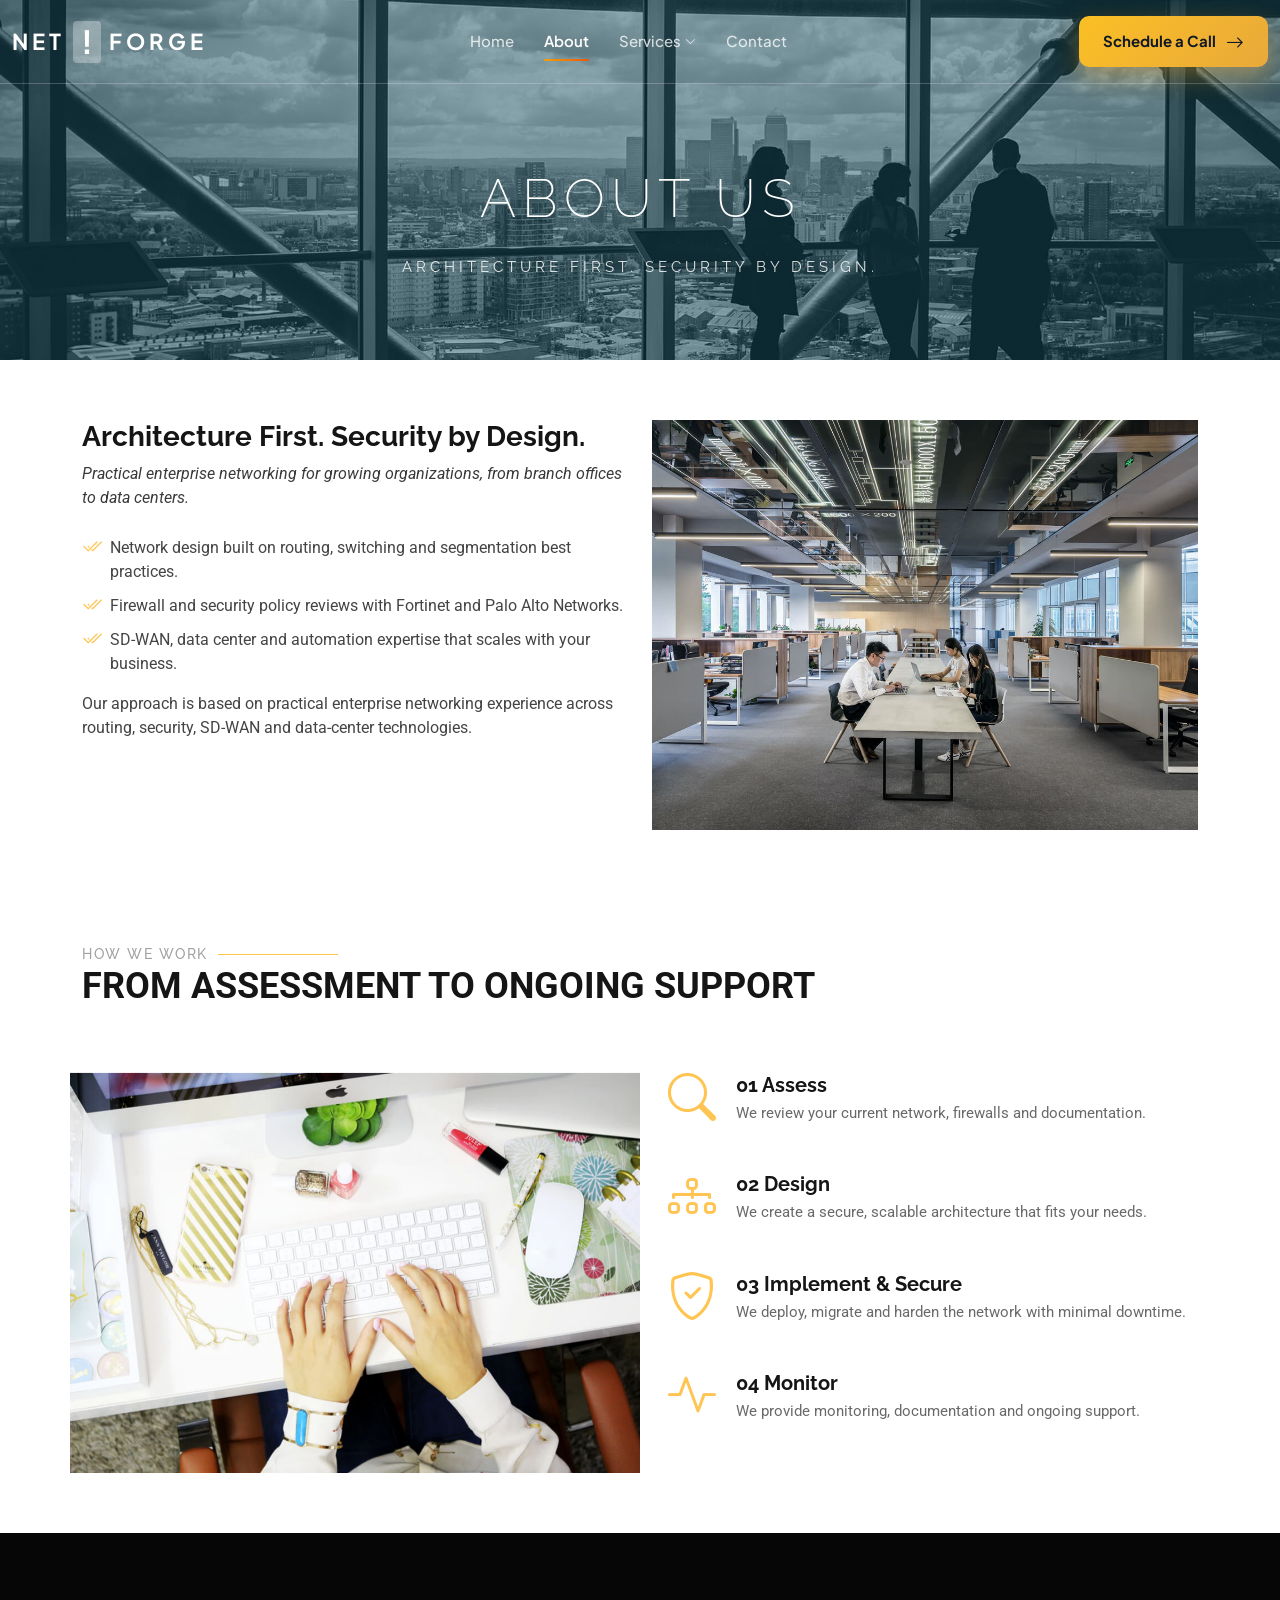
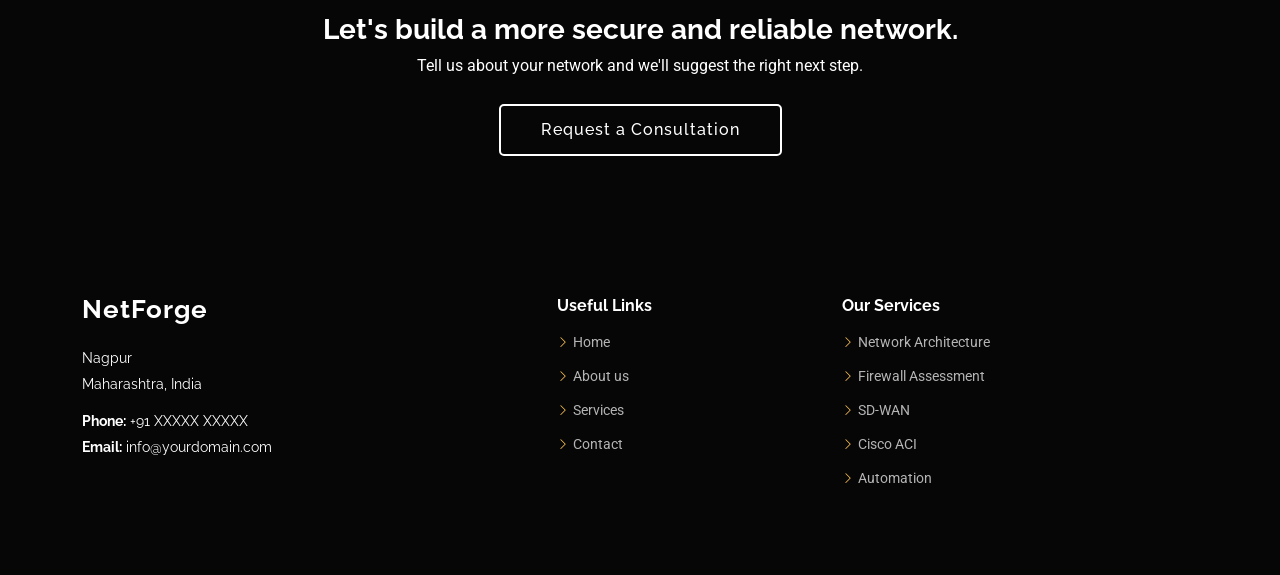
==== commit d8a2bb16: "changes" ====
--- a/about.html
+++ b/about.html
@@ -169,28 +169,19 @@
         <ul>
           <li><a href="index.html">Home</a></li>
           <li><a href="about.html" class="active">About</a></li>
-          <li class="dropdown"><a href="index.html#services"><span>Services</span> <i class="bi bi-chevron-down toggle-dropdown"></i></a>
+          <li class="dropdown"><a href="#" class="services-toggle"><span>Services</span> <i class="bi bi-chevron-down toggle-dropdown"></i></a>
             <ul>
-              <li><a href="service-details.html">Network Assessment</a></li>
-              <li><a href="service-details.html">Network Architecture</a></li>
-              <li><a href="service-details.html">Firewall Assessment</a></li>
-              <li><a href="service-details.html">SD-WAN</a></li>
-              <li><a href="service-details.html">Cisco ACI</a></li>
-              <li><a href="service-details.html">Existing Network Migration</a></li>
-              <li><a href="service-details.html">Network Documentation</a></li>
-              <li><a href="service-details.html">Troubleshooting</a></li>
-              <li><a href="service-details.html">Monitoring</a></li>
-              <li><a href="service-details.html">Manage Network (Monthly Support)</a></li>
-              <li><a href="service-details.html">Automation</a></li>
-            </ul>
-          </li>
-          <li class="dropdown"><a href="#"><span>Industries</span> <i class="bi bi-chevron-down toggle-dropdown"></i></a>
-            <ul>
-              <li><a href="#">Banking &amp; Finance</a></li>
-              <li><a href="#">Healthcare</a></li>
-              <li><a href="#">Education</a></li>
-              <li><a href="#">Manufacturing</a></li>
-              <li><a href="#">IT &amp; Telecom</a></li>
+              <li><a href="services.html#network-assessment">Network Assessment</a></li>
+              <li><a href="services.html#network-architecture">Network Architecture</a></li>
+              <li><a href="services.html#firewall-assessment">Firewall Assessment</a></li>
+              <li><a href="services.html#sd-wan">SD-WAN</a></li>
+              <li><a href="services.html#cisco-aci">Cisco ACI</a></li>
+              <li><a href="services.html#migration">Existing Network Migration</a></li>
+              <li><a href="services.html#documentation">Network Documentation</a></li>
+              <li><a href="services.html#troubleshooting">Troubleshooting</a></li>
+              <li><a href="services.html#monitoring">Monitoring</a></li>
+              <li><a href="services.html#manage-network">Manage Network (Monthly Support)</a></li>
+              <li><a href="services.html#automation">Automation</a></li>
             </ul>
           </li>
           <li><a href="index.html#contact">Contact</a></li>
@@ -346,7 +337,7 @@
             <ul>
               <li><i class="bi bi-chevron-right"></i> <a href="index.html">Home</a></li>
               <li><i class="bi bi-chevron-right"></i> <a href="about.html">About us</a></li>
-              <li><i class="bi bi-chevron-right"></i> <a href="index.html#services">Services</a></li>
+              <li><i class="bi bi-chevron-right"></i> <a href="services.html">Services</a></li>
               <li><i class="bi bi-chevron-right"></i> <a href="index.html#contact">Contact</a></li>
             </ul>
           </div>
@@ -354,23 +345,14 @@
           <div class="col-lg-4 col-md-3 footer-links">
             <h4>Our Services</h4>
             <ul>
-              <li><i class="bi bi-chevron-right"></i> <a href="index.html#services">Network Architecture</a></li>
-              <li><i class="bi bi-chevron-right"></i> <a href="index.html#services">Firewall & Security</a></li>
-              <li><i class="bi bi-chevron-right"></i> <a href="index.html#services">SD-WAN</a></li>
-              <li><i class="bi bi-chevron-right"></i> <a href="index.html#services">Data Center</a></li>
-              <li><i class="bi bi-chevron-right"></i> <a href="index.html#services">Automation</a></li>
+              <li><i class="bi bi-chevron-right"></i> <a href="services.html#network-architecture">Network Architecture</a></li>
+              <li><i class="bi bi-chevron-right"></i> <a href="services.html#firewall-assessment">Firewall Assessment</a></li>
+              <li><i class="bi bi-chevron-right"></i> <a href="services.html#sd-wan">SD-WAN</a></li>
+              <li><i class="bi bi-chevron-right"></i> <a href="services.html#cisco-aci">Cisco ACI</a></li>
+              <li><i class="bi bi-chevron-right"></i> <a href="services.html#automation">Automation</a></li>
             </ul>
           </div>
 
-        </div>
-      </div>
-    </div>
-
-    <div class="copyright">
-      <div class="container text-center">
-        <p>© <span>Copyright</span> <strong class="px-1 sitename">NetForge</strong> <span>All Rights Reserved</span></p>
-        <div class="credits">
-          Designed by NetForge
         </div>
       </div>
     </div>
@@ -390,6 +372,12 @@
   <script src="assets/vendor/isotope-layout/isotope.pkgd.min.js"></script>
   <script src="assets/vendor/purecounter/purecounter_vanilla.js"></script>
   <script src="assets/js/main.js"></script>
+  <script>
+    /* Services menu item: open the dropdown only, don't navigate */
+    document.querySelectorAll('.services-toggle').forEach(function (a) {
+      a.addEventListener('click', function (e) { e.preventDefault(); });
+    });
+  </script>
 
 </body>
 
--- a/assets/css/main.css
+++ b/assets/css/main.css
@@ -1715,4 +1715,110 @@
 --------------------------------------------------------------*/
 .starter-section {
   /* Add your styles here */
+}
+
+/*--------------------------------------------------------------
+# Responsive images (from client brief)
+--------------------------------------------------------------*/
+img {
+  max-width: 100%;
+  height: auto;
+}
+
+/* Contact: new form + extras */
+.contact .contact-cta {
+  font-size: 24px;
+  font-weight: 700;
+  margin-bottom: 20px;
+}
+
+.contact .contact-form input[type=text],
+.contact .contact-form input[type=email],
+.contact .contact-form input[type=tel],
+.contact .contact-form input[type=number],
+.contact .contact-form select,
+.contact .contact-form textarea {
+  font-size: 14px;
+  padding: 10px 15px;
+  box-shadow: none;
+  border-radius: 0;
+  color: var(--default-color);
+  background-color: color-mix(in srgb, var(--background-color), transparent 50%);
+  border-color: color-mix(in srgb, var(--default-color), transparent 80%);
+}
+
+.contact .contact-form input:focus,
+.contact .contact-form select:focus,
+.contact .contact-form textarea:focus {
+  border-color: var(--accent-color);
+}
+
+.contact .contact-form button[type=submit] {
+  color: var(--contrast-color);
+  background: var(--accent-color);
+  border: 0;
+  padding: 10px 30px;
+  transition: 0.4s;
+  border-radius: 4px;
+}
+
+.contact .contact-form button[type=submit]:hover {
+  background: color-mix(in srgb, var(--accent-color), transparent 20%);
+}
+
+.contact .contact-form button[type=submit]:disabled {
+  opacity: 0.6;
+  cursor: not-allowed;
+}
+
+.contact .privacy-note {
+  font-size: 13px;
+  margin: 12px 0 0;
+  color: color-mix(in srgb, var(--default-color), transparent 40%);
+}
+
+.contact .form-result {
+  display: none;
+  padding: 15px;
+  margin-bottom: 20px;
+  font-weight: 600;
+  color: #fff;
+}
+
+.contact .form-result.success { display: block; background: #059652; }
+.contact .form-result.error   { display: block; background: #df1529; }
+
+.contact .info-item a:not(.btn-whatsapp) {
+  color: var(--default-color);
+}
+
+.contact .info-item a:not(.btn-whatsapp):hover {
+  color: var(--accent-color);
+}
+
+.contact .btn-whatsapp {
+  display: inline-flex;
+  align-items: center;
+  gap: 8px;
+  margin-top: 8px;
+  padding: 8px 16px;
+  border-radius: 4px;
+  background: #25d366;
+  color: #fff;
+  font-size: 14px;
+  font-weight: 500;
+}
+
+.contact .btn-whatsapp:hover {
+  background: #1ebe5b;
+  color: #fff;
+}
+
+.contact .btn-whatsapp i {
+  width: auto;
+  height: auto;
+  background: none;
+  color: #fff;
+  font-size: 16px;
+  margin: 0;
 }
